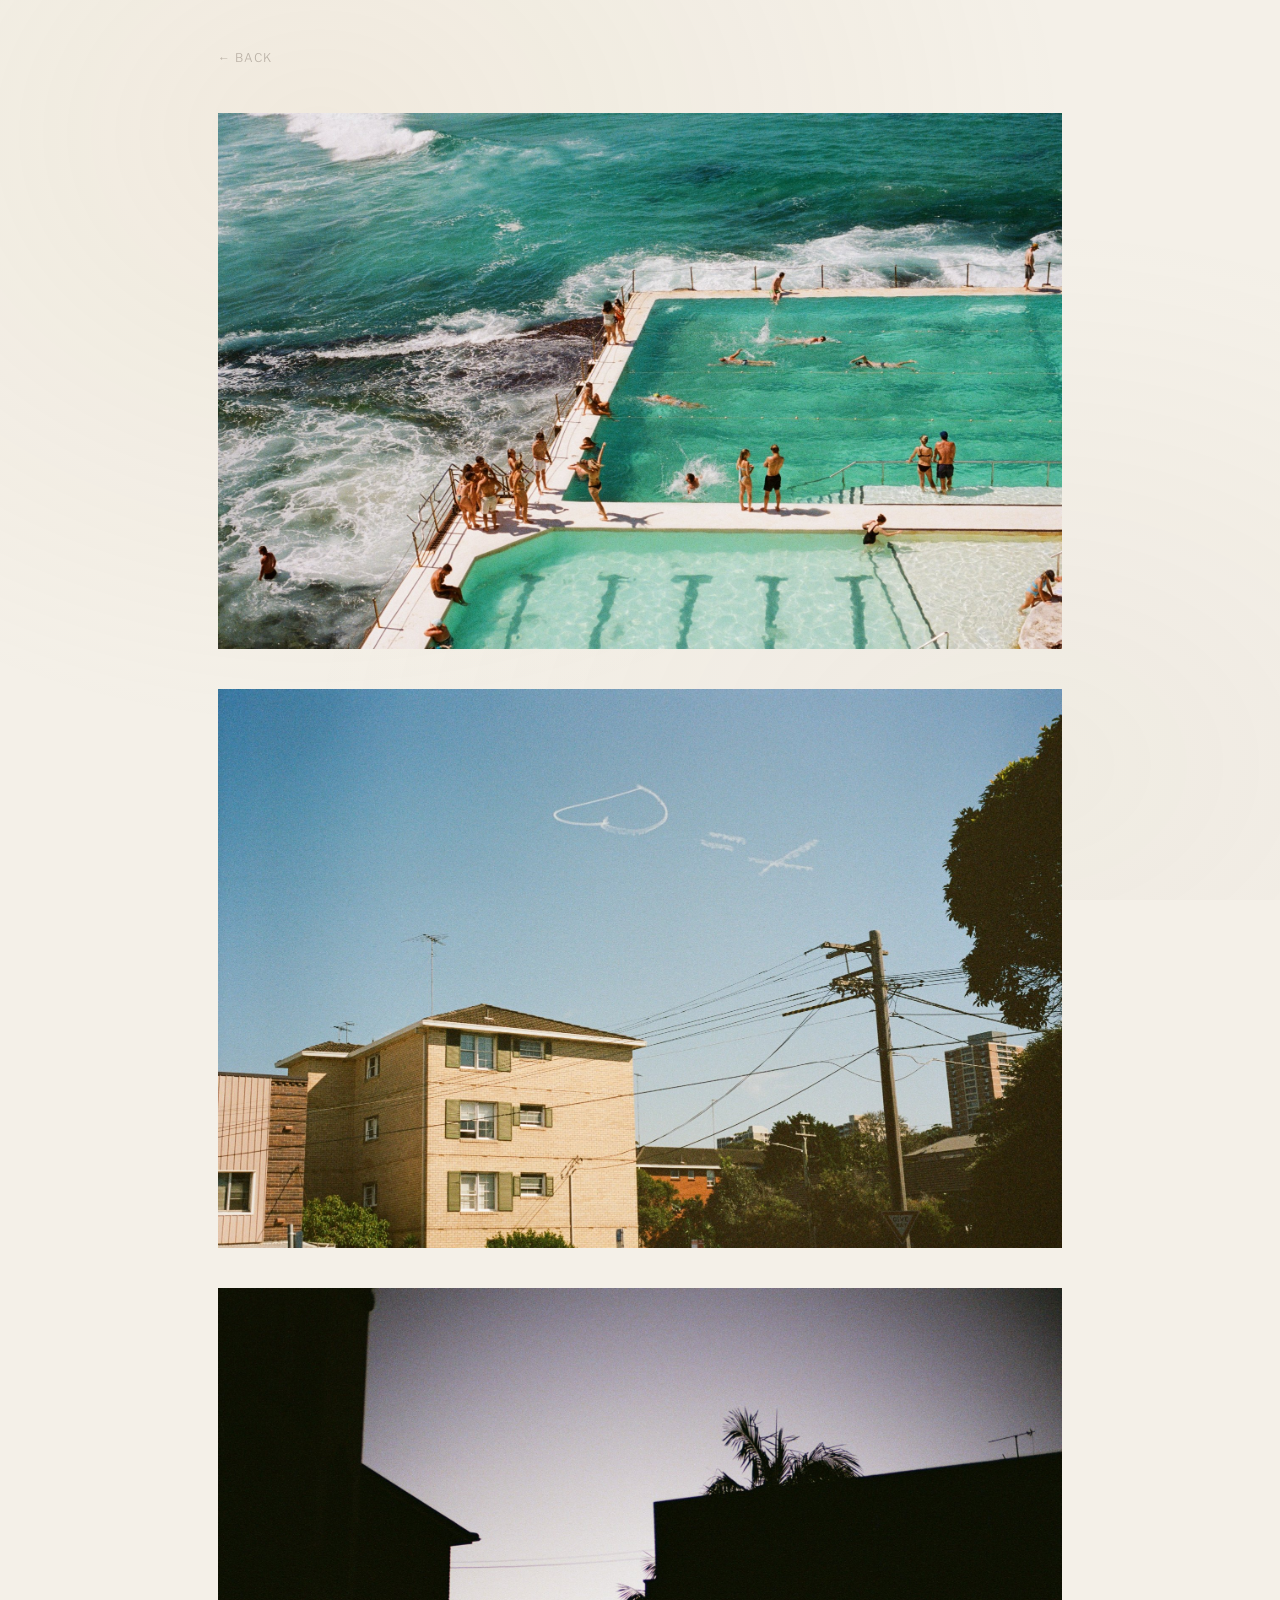
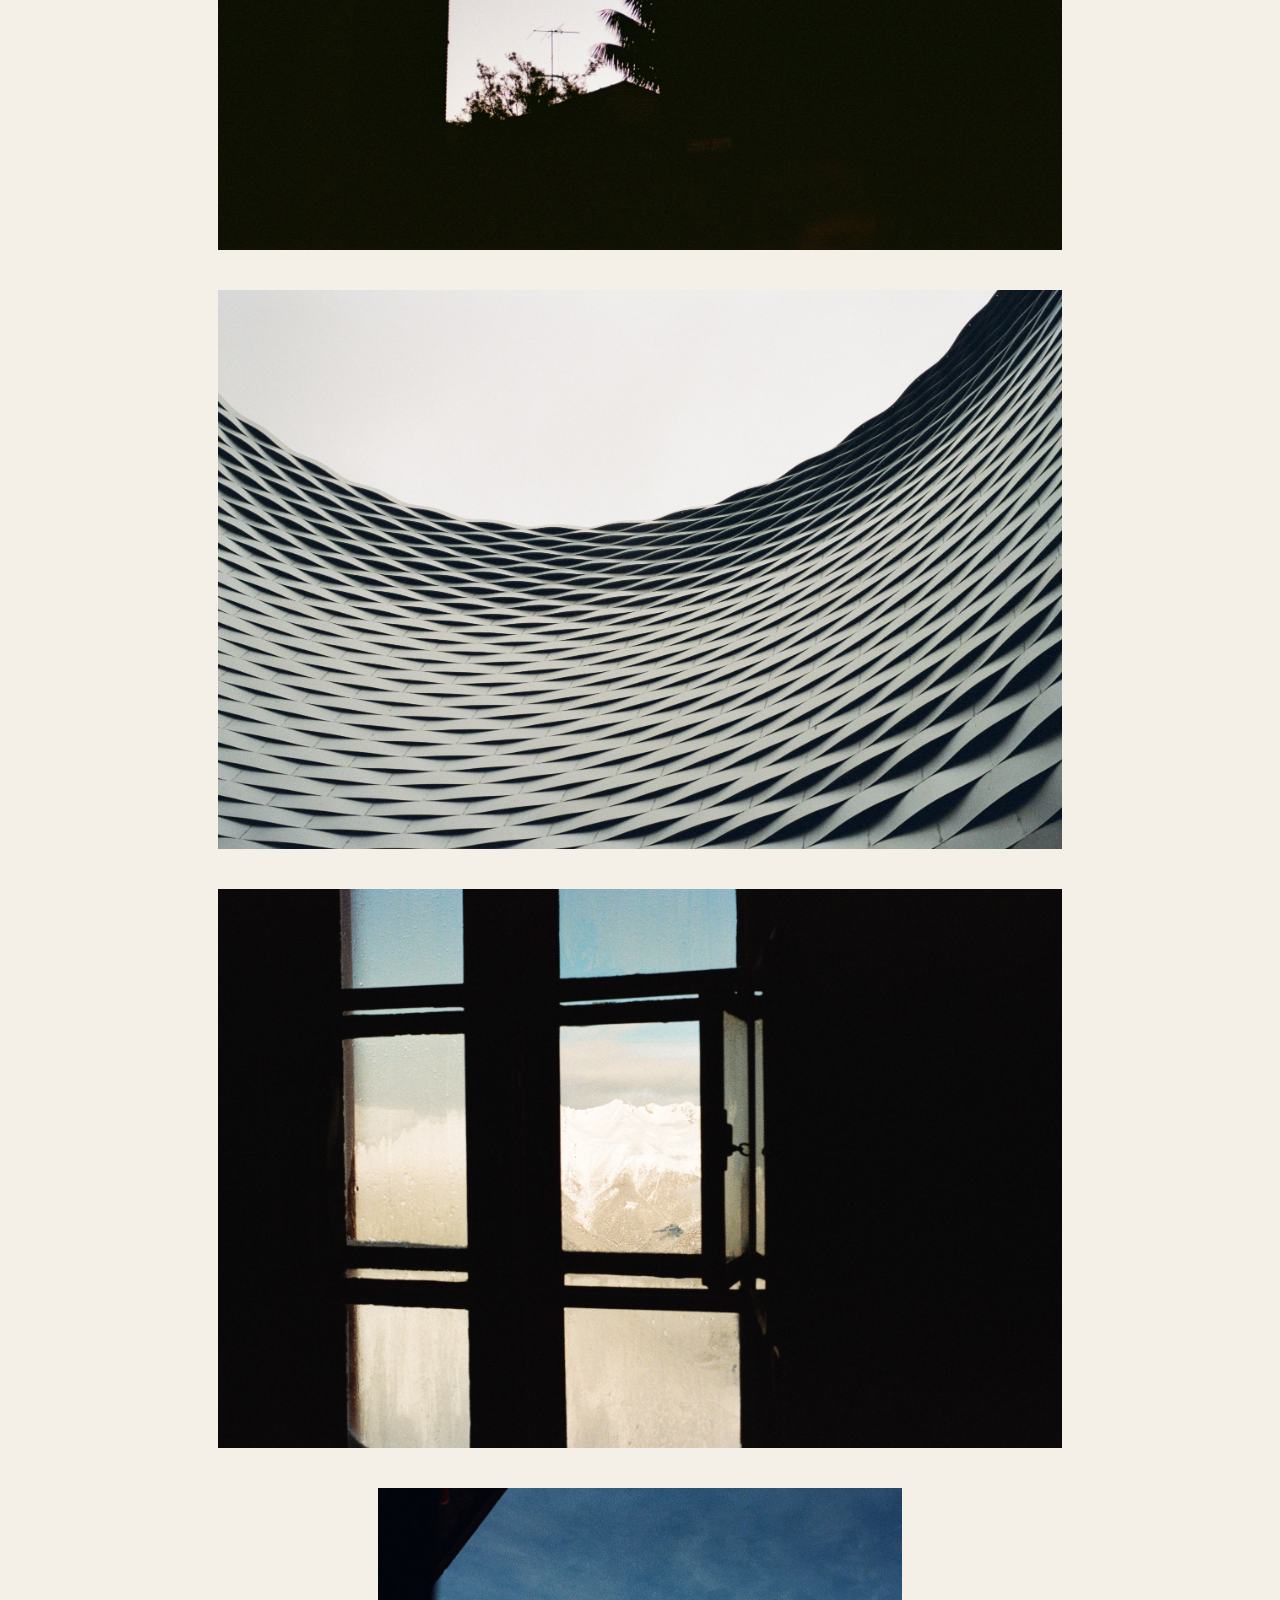
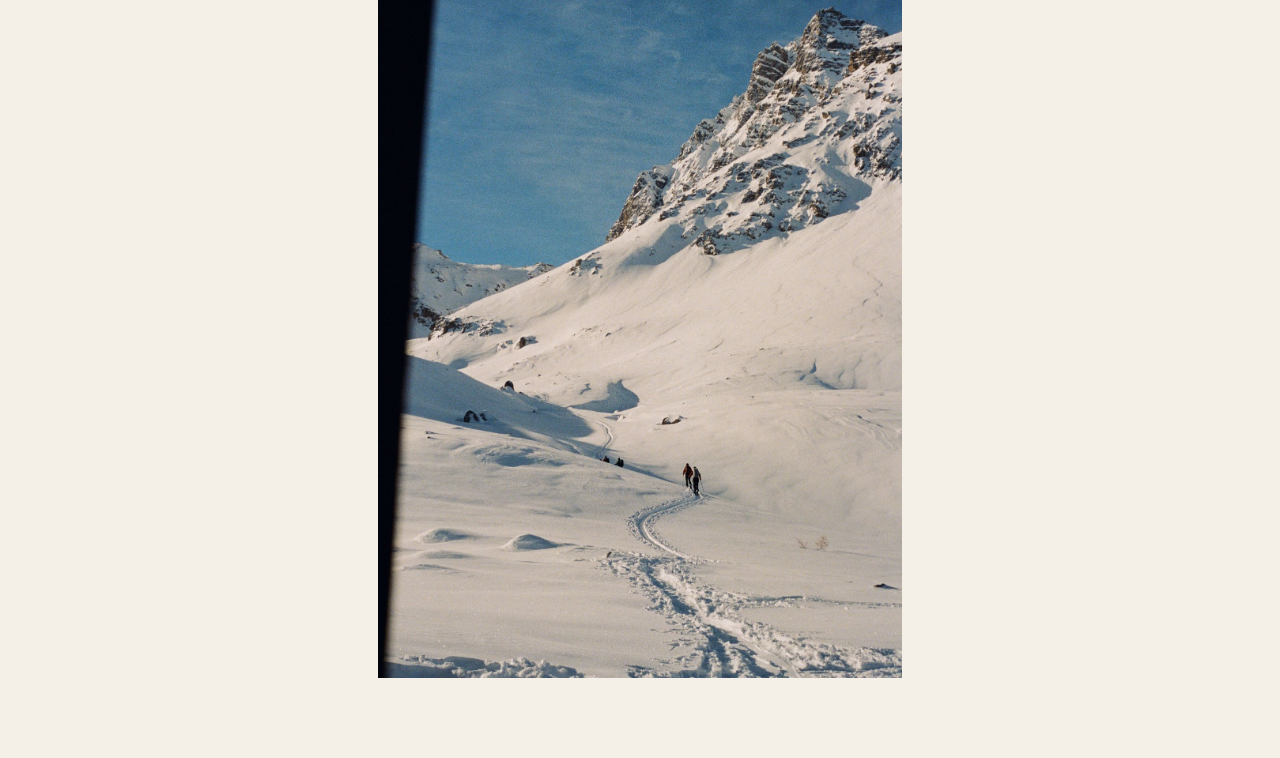
==== photos/index.html @ 599cf006 "add photos gallery" ====
<!DOCTYPE html>
<html lang="en">
<head>
  <meta charset="UTF-8" />
  <meta name="viewport" content="width=device-width, initial-scale=1.0" />
  <title>Film — Jonas Rackl</title>
  <meta name="description" content="Film photography by Jonas Rackl. Shot on a Leica M6." />
  <link rel="preconnect" href="https://fonts.googleapis.com" />
  <link rel="preconnect" href="https://fonts.gstatic.com" crossorigin />
  <link href="https://fonts.googleapis.com/css2?family=EB+Garamond:ital,wght@0,400;0,500;1,400;1,500&family=Libre+Franklin:wght@300;400&display=swap" rel="stylesheet" />
  <style>
    *, *::before, *::after {
      margin: 0;
      padding: 0;
      box-sizing: border-box;
    }

    :root {
      --ink: #2c2824;
      --muted: #8a8078;
      --faint: #b8afa4;
      --paper: #f4f0e8;
      --paper-edge: #ebe6db;
      --serif: 'EB Garamond', 'Georgia', serif;
      --sans: 'Libre Franklin', 'Helvetica Neue', sans-serif;
    }

    body {
      background-color: var(--paper);
      min-height: 100vh;
      position: relative;
      overflow-x: hidden;
    }

    body::before {
      content: '';
      position: fixed;
      inset: 0;
      background:
        radial-gradient(ellipse at 25% 15%, rgba(218,195,155,0.12) 0%, transparent 55%),
        radial-gradient(ellipse at 80% 85%, rgba(195,180,160,0.08) 0%, transparent 50%);
      pointer-events: none;
      z-index: 1;
    }

    .gallery {
      position: relative;
      z-index: 3;
      max-width: 900px;
      margin: 0 auto;
      padding: 48px 28px 80px;
    }

    .back {
      display: inline-block;
      margin-bottom: 48px;
      font-family: var(--sans);
      font-size: 12px;
      font-weight: 300;
      letter-spacing: 0.08em;
      text-transform: uppercase;
      color: var(--faint);
      text-decoration: none;
      transition: color 0.2s ease;
    }

    .back:hover {
      color: var(--muted);
    }

    .photo {
      margin-bottom: 40px;
    }

    .photo:last-of-type {
      margin-bottom: 0;
    }

    .photo img {
      display: block;
      width: 100%;
      height: auto;
    }

    .photo.portrait img {
      width: 62%;
      margin: 0 auto;
    }

    @media (max-width: 640px) {
      .gallery {
        padding: 32px 16px 60px;
      }

      .back {
        margin-bottom: 32px;
      }

      .photo {
        margin-bottom: 28px;
      }

      .photo.portrait img {
        width: 75%;
      }
    }
  </style>
</head>
<body>
  <div class="gallery">
    <a href="/" class="back">← Back</a>

    <div class="photo">
      <img src="01.jpg" alt="" loading="eager" />
    </div>

    <div class="photo">
      <img src="02.jpg" alt="" loading="lazy" />
    </div>

    <div class="photo">
      <img src="03.jpg" alt="" loading="lazy" />
    </div>

    <div class="photo">
      <img src="04.jpg" alt="" loading="lazy" />
    </div>

    <div class="photo">
      <img src="05.jpg" alt="" loading="lazy" />
    </div>

    <div class="photo portrait">
      <img src="06.jpg" alt="" loading="lazy" />
    </div>
  </div>
</body>
</html>
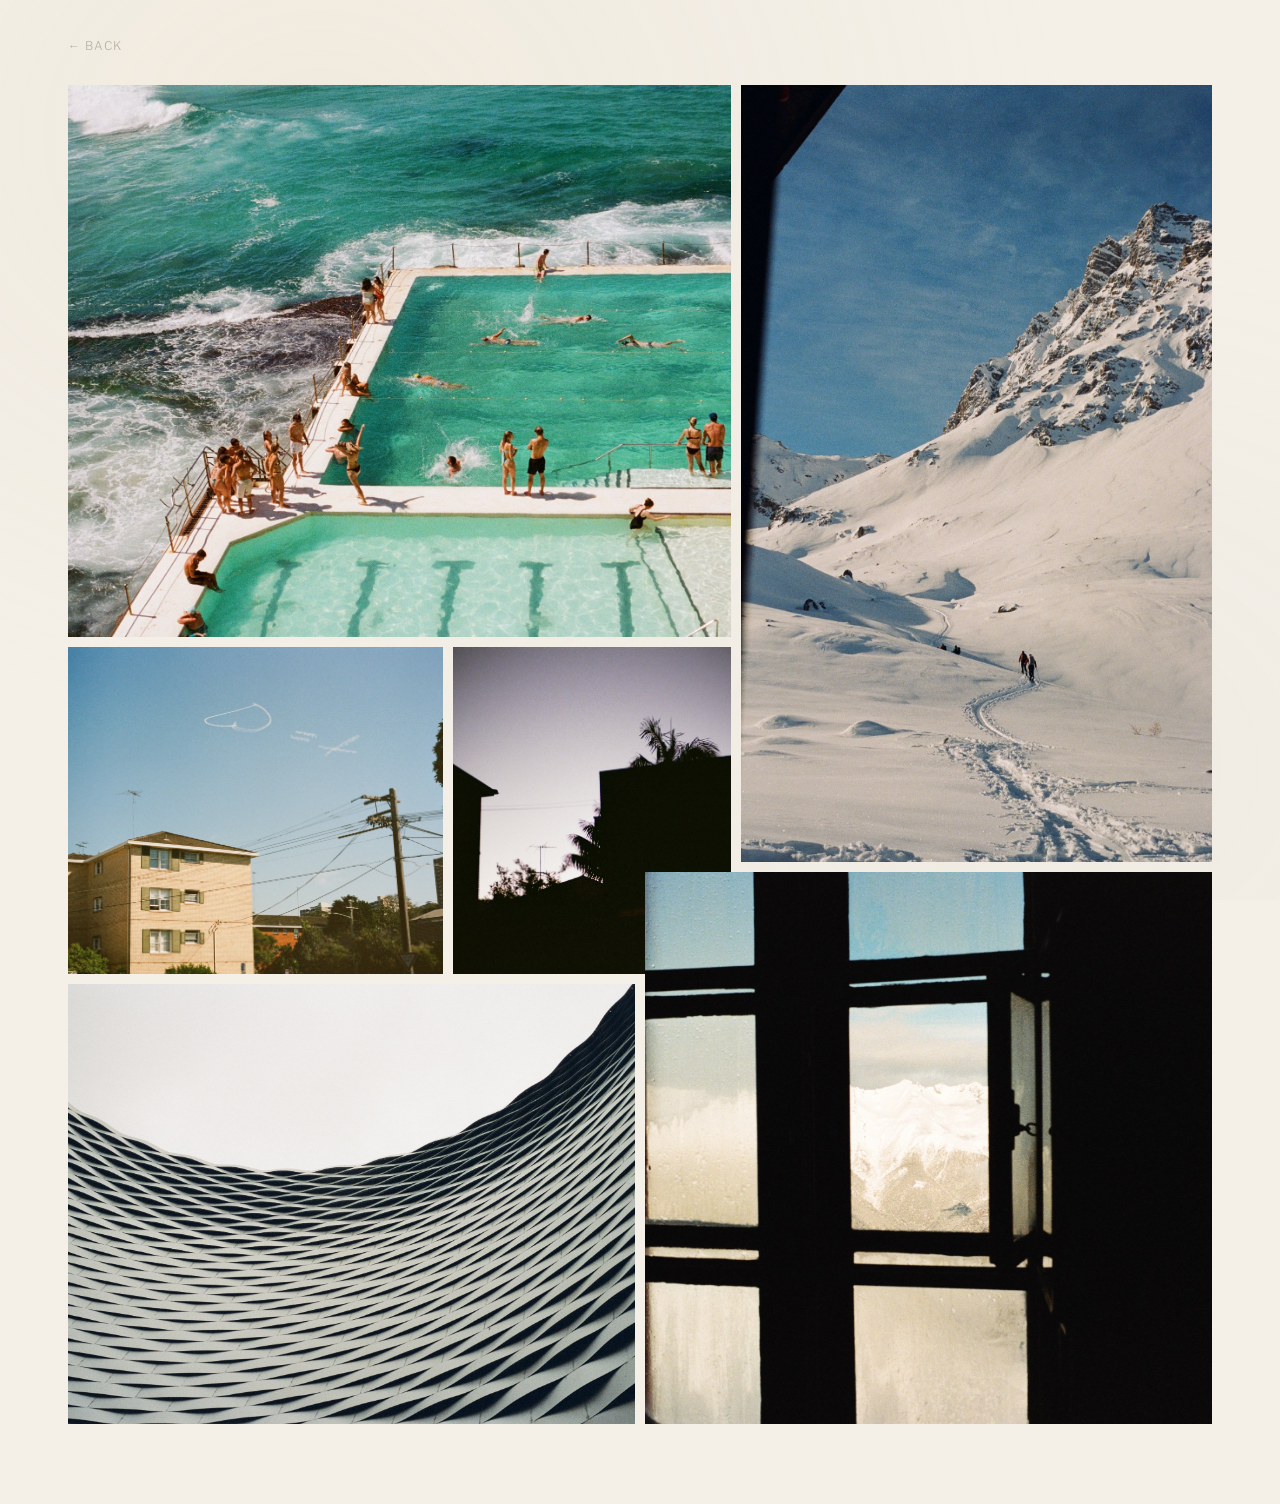
==== commit 459cf37f: "mosaic gallery" ====
--- a/photos/index.html
+++ b/photos/index.html
@@ -7,7 +7,7 @@
   <meta name="description" content="Film photography by Jonas Rackl. Shot on a Leica M6." />
   <link rel="preconnect" href="https://fonts.googleapis.com" />
   <link rel="preconnect" href="https://fonts.gstatic.com" crossorigin />
-  <link href="https://fonts.googleapis.com/css2?family=EB+Garamond:ital,wght@0,400;0,500;1,400;1,500&family=Libre+Franklin:wght@300;400&display=swap" rel="stylesheet" />
+  <link href="https://fonts.googleapis.com/css2?family=Libre+Franklin:wght@300;400&display=swap" rel="stylesheet" />
   <style>
     *, *::before, *::after {
       margin: 0;
@@ -20,9 +20,8 @@
       --muted: #8a8078;
       --faint: #b8afa4;
       --paper: #f4f0e8;
-      --paper-edge: #ebe6db;
-      --serif: 'EB Garamond', 'Georgia', serif;
       --sans: 'Libre Franklin', 'Helvetica Neue', sans-serif;
+      --gap: 10px;
     }
 
     body {
@@ -43,17 +42,17 @@
       z-index: 1;
     }
 
-    .gallery {
+    .page {
       position: relative;
       z-index: 3;
-      max-width: 900px;
+      padding: 36px 28px 80px;
+      max-width: 1200px;
       margin: 0 auto;
-      padding: 48px 28px 80px;
     }
 
     .back {
       display: inline-block;
-      margin-bottom: 48px;
+      margin-bottom: 32px;
       font-family: var(--sans);
       font-size: 12px;
       font-weight: 300;
@@ -68,71 +67,168 @@
       color: var(--muted);
     }
 
-    .photo {
-      margin-bottom: 40px;
-    }
-
-    .photo:last-of-type {
-      margin-bottom: 0;
-    }
-
-    .photo img {
+    .mosaic {
+      display: grid;
+      grid-template-columns: repeat(12, 1fr);
+      grid-auto-rows: 8vw;
+      gap: var(--gap);
+    }
+
+    .mosaic img {
+      width: 100%;
+      height: 100%;
+      object-fit: cover;
       display: block;
-      width: 100%;
-      height: auto;
-    }
-
-    .photo.portrait img {
-      width: 62%;
-      margin: 0 auto;
-    }
-
-    @media (max-width: 640px) {
-      .gallery {
-        padding: 32px 16px 60px;
-      }
-
-      .back {
-        margin-bottom: 32px;
-      }
-
-      .photo {
-        margin-bottom: 28px;
-      }
-
-      .photo.portrait img {
-        width: 75%;
+      cursor: pointer;
+      transition: opacity 0.3s ease;
+    }
+
+    .mosaic img:hover {
+      opacity: 0.88;
+    }
+
+    /* 01 Bondi — big hero top-left */
+    .m1 {
+      grid-column: 1 / 8;
+      grid-row: 1 / 6;
+    }
+
+    /* 06 Mountain portrait — tall right */
+    .m6 {
+      grid-column: 8 / 13;
+      grid-row: 1 / 8;
+    }
+
+    /* 02 Skywriting — mid-left */
+    .m2 {
+      grid-column: 1 / 5;
+      grid-row: 6 / 9;
+    }
+
+    /* 03 Dusk — small dark */
+    .m3 {
+      grid-column: 5 / 8;
+      grid-row: 6 / 9;
+    }
+
+    /* 04 Basel — wide bottom-left */
+    .m4 {
+      grid-column: 1 / 7;
+      grid-row: 9 / 13;
+    }
+
+    /* 05 Hut window — bottom-right */
+    .m5 {
+      grid-column: 7 / 13;
+      grid-row: 8 / 13;
+    }
+
+    /* Lightbox */
+    .lightbox {
+      display: none;
+      position: fixed;
+      inset: 0;
+      z-index: 100;
+      background: rgba(20, 18, 16, 0.92);
+      align-items: center;
+      justify-content: center;
+      cursor: zoom-out;
+      padding: 40px;
+    }
+
+    .lightbox.active {
+      display: flex;
+    }
+
+    .lightbox img {
+      max-width: 100%;
+      max-height: 100%;
+      object-fit: contain;
+    }
+
+    @media (max-width: 768px) {
+      .page {
+        padding: 28px 12px 60px;
+      }
+
+      .mosaic {
+        grid-template-columns: repeat(6, 1fr);
+        grid-auto-rows: 12vw;
+        gap: 6px;
+      }
+
+      .m1 {
+        grid-column: 1 / 7;
+        grid-row: 1 / 5;
+      }
+
+      .m6 {
+        grid-column: 4 / 7;
+        grid-row: 5 / 11;
+      }
+
+      .m2 {
+        grid-column: 1 / 4;
+        grid-row: 5 / 8;
+      }
+
+      .m3 {
+        grid-column: 1 / 4;
+        grid-row: 8 / 11;
+      }
+
+      .m4 {
+        grid-column: 1 / 7;
+        grid-row: 11 / 15;
+      }
+
+      .m5 {
+        grid-column: 1 / 7;
+        grid-row: 15 / 19;
       }
     }
   </style>
 </head>
 <body>
-  <div class="gallery">
+  <div class="page">
     <a href="/" class="back">← Back</a>
 
-    <div class="photo">
-      <img src="01.jpg" alt="" loading="eager" />
-    </div>
-
-    <div class="photo">
-      <img src="02.jpg" alt="" loading="lazy" />
-    </div>
-
-    <div class="photo">
-      <img src="03.jpg" alt="" loading="lazy" />
-    </div>
-
-    <div class="photo">
-      <img src="04.jpg" alt="" loading="lazy" />
-    </div>
-
-    <div class="photo">
-      <img src="05.jpg" alt="" loading="lazy" />
-    </div>
-
-    <div class="photo portrait">
-      <img src="06.jpg" alt="" loading="lazy" />
+    <div class="mosaic">
+      <div class="m1"><img src="01.jpg" alt="" loading="eager" /></div>
+      <div class="m6"><img src="06.jpg" alt="" loading="eager" /></div>
+      <div class="m2"><img src="02.jpg" alt="" loading="lazy" /></div>
+      <div class="m3"><img src="03.jpg" alt="" loading="lazy" /></div>
+      <div class="m4"><img src="04.jpg" alt="" loading="lazy" /></div>
+      <div class="m5"><img src="05.jpg" alt="" loading="lazy" /></div>
     </div>
   </div>
+
+  <div class="lightbox" id="lb">
+    <img id="lb-img" src="" alt="" />
+  </div>
+
+  <script>
+    const lb = document.getElementById('lb');
+    const lbImg = document.getElementById('lb-img');
+
+    document.querySelectorAll('.mosaic img').forEach(img => {
+      img.addEventListener('click', () => {
+        lbImg.src = img.src;
+        lb.classList.add('active');
+      });
+    });
+
+    lb.addEventListener('click', () => {
+      lb.classList.remove('active');
+      lbImg.src = '';
+    });
+
+    document.addEventListener('keydown', e => {
+      if (e.key === 'Escape') {
+        lb.classList.remove('active');
+        lbImg.src = '';
+      }
+    });
+  </script>
 </body>
 </html>
